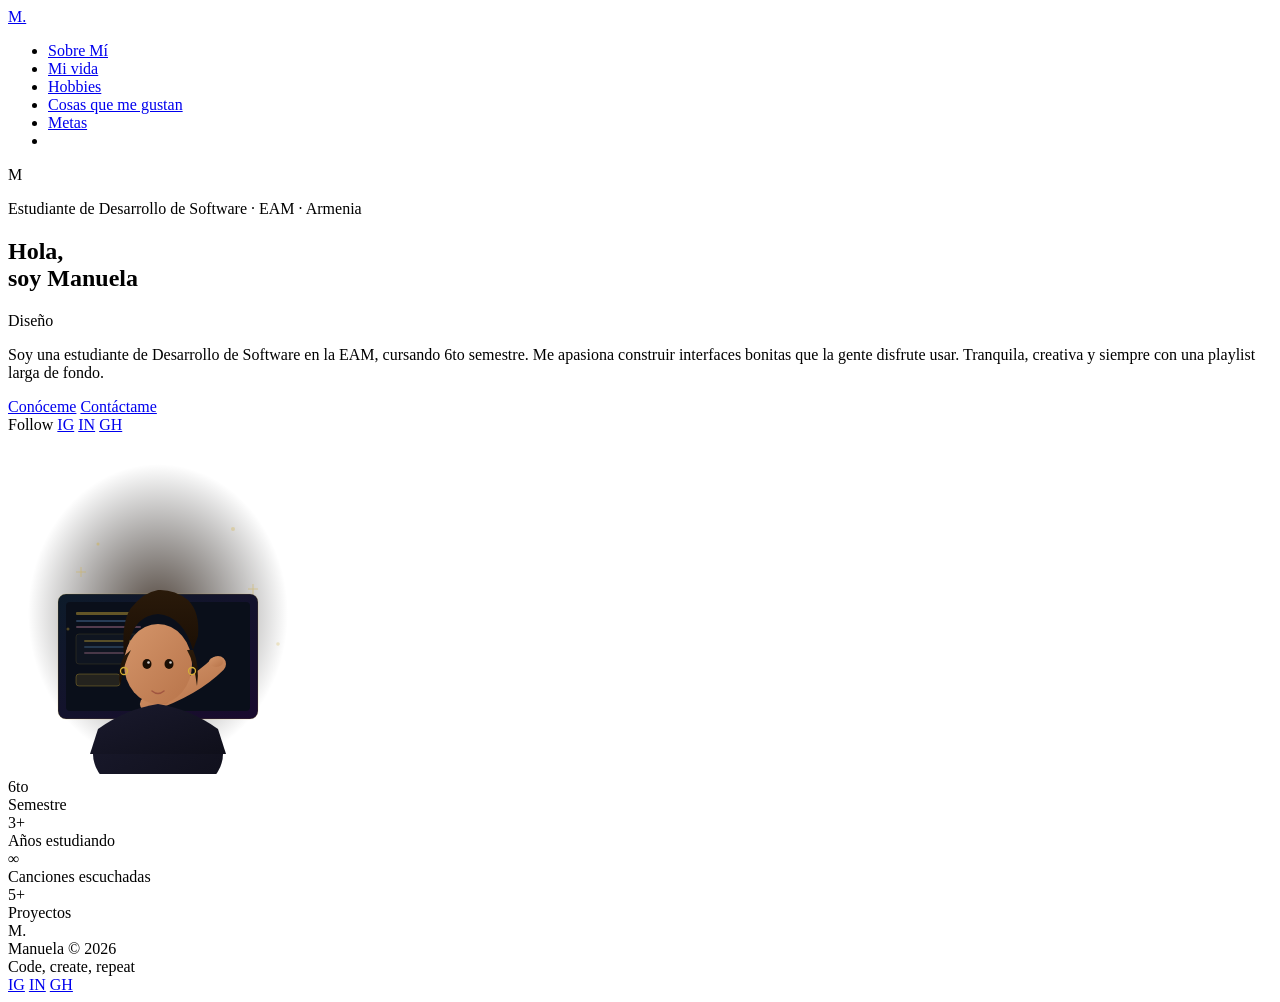
==== Secciones/index.html @ 7f85aa4e "CSS y Secciones en proceso" ====
<!DOCTYPE html>
<html lang="en">
<head>
    <meta charset="UTF-8">
    <meta name="viewport" content="width=device-width, initial-scale=1.0">
    <title>Manuela - Portafolio</title>
    <link rel="stylesheet" href="style.css">
</head>
<body>

    <div class="bg-dots"></div>

    <header class="header">
        <a href="index.html" class="header__logo">M.</a>

        <nav>
            <ul class="header_nav">
                <li><a href=sobremi.html>Sobre Mí</a></li>
                <li><a href="mivida.html">Mi vida</a></li>
                <li><a href="hobbies.html">Hobbies</a></li>
                <li><a href="cosasquemegustan.html">Cosas que me gustan</a></li>
                <li><a href="metas">Metas</a></li>
                <li><a href="contacto.html"></a></li>
            </ul>
        </nav>
        <div class="header__avatar">M</div>
    </header>

    <main class="page">
            <section class="hero">
                <div class="hero__content">
                    <p class="hero__eyebrow">Estudiante de Desarrollo de Software · EAM · Armenia</p>
                    <h1 class="hero__title">Hola, <br>soy Manuela</h1>

                    <div class="hero__typewriter">
                        <span id="typewriter-text"></span>
                        <span class="hero__cursor"></span>
                    </div>

                    <p class="hero__bio">
                        Soy una estudiante de Desarrollo de Software en la EAM, cursando 6to semestre.
                        Me apasiona construir interfaces bonitas que la gente disfrute usar.
                        Tranquila, creativa y siempre con una playlist larga de fondo.
                    </p>

                    <div class="hero__buttons">
                        <a href="sobremi.html" class="btn btn--outline">Conóceme</a>
                        <a href="contacto.html" class="btn btn--dark">Contáctame</a>
                    </div>

                    <div class="hero__social">
                        <span class="hero__social-label">Follow</span>
                        <a href="#" class="social-icon" title="Instagram">IG</a>
                        <a href="#" class="social-icon" title="LinkedIn">IN</a>
                        <a href="#" class="social-icon" title="GitHub">GH</a>
                    </div>
                </div>

                <div class="hero__visual">
                    <div class="hero__visual-glow"></div>
                    <div class="hero__visual-ring"></div>
                    <div class="hero__illustration">
                        <svg viewBox="0 0 300 340" width="300" height="340" xmlns="http://www.w3.org/2000/svg">

                            <defs>
                                <radialGradient id="aura" cx="50%" cy="50%">
                                    <stop offset="0%" stop-color="#2a1a0e" stop-opacity="0.8"/>
                                    <stop offset="100%" stop-color="#0a0a0a" stop-opacity="0"/>
                                </radialGradient>
                                <linearGradient id="skin" x1="0%" y1="0%" x2="100%" y2="100%">
                                    <stop offset="0%" stop-color="#d4956a"/>
                                    <stop offset="100%" stop-color="#b8744a"/>
                                </linearGradient>
                                <linearGradient id="hair" x1="0%" y1="0%" x2="0%" y2="100%">
                                    <stop offset="0%" stop-color="#2a1a0a"/>
                                    <stop offset="100%" stop-color="#1a0e04"/>
                                </linearGradient>
                                <linearGradient id="shirt" x1="0%" y1="0%" x2="100%" y2="100%">
                                    <stop offset="0%" stop-color="#1a1a2e"/>
                                    <stop offset="100%" stop-color="#0f0f1a"/>
                                </linearGradient>
                                <linearGradient id="screen" x1="0%" y1="0%" x2="100%" y2="100%">
                                    <stop offset="0%" stop-color="#0d1b2a"/>
                                    <stop offset="100%" stop-color="#1a0a2e"/>
                                </linearGradient>
                            </defs>
                            <ellipse cx="150" cy="180" rx="130" ry="150" fill="url(#aura)"/>
                            <rect x="50" y="160" width="200" height="125" rx="8" fill="url(#screen)" 
stroke="#d4af3730" stroke-width="1"/>
                            <rect x="58" y="168" width="184" height="109" rx="4" fill="#0a0f1a"/>
                            <rect x="68" y="178" width="75" height="3" rx="1" fill="#d4af3770"/>
                            <rect x="68" y="186" width="55" height="2" rx="1" fill="#6a9fd850"/>
                            <rect x="68" y="192" width="65" height="2" rx="1" fill="#f5a0c050"/>
                            <rect x="68" y="200" width="100" height="30" rx="3" fill="#0f1520" 
stroke="#d4af3720" stroke-width="1"/>
                            <rect x="76" y="206" width="55" height="2" rx="1" fill="#d4af3760"/>
                            <rect x="76" y="212" width="80" height="2" rx="1" fill="#6a9fd840"/>
                            <rect x="76" y="218" width="40" height="2" rx="1" fill="#f5a0c040"/>
                            <rect x="68" y="240" width="44" height="12" rx="3" fill="#d4af3720" 
stroke="#d4af3750" stroke-width="1"/>
                            <path d="M 140 270 Q 185 255 210 230" stroke="url(#skin)" 
stroke-width="16" fill="none" stroke-linecap="round"/>
                            <ellipse cx="208" cy="228" rx="7" ry="5" fill="url(#skin)" transform="ro
tate(-25 208 228)"/>
                            <ellipse cx="150" cy="320" rx="65" ry="45" fill="url(#shirt)"/>
                            <path d="M 90 295 Q 118 275 150 270 Q 182 275 210 295 L 218 320 L 82 320 
Z" fill="url(#shirt)"/>
                            <rect x="139" y="252" width="22" height="18" rx="4" fill="url(#skin)"/>
                            <ellipse cx="150" cy="230" rx="34" ry="40" fill="url(#skin)"/>
                            <path d="M 116 222 Q 113 188 123 174 Q 136 158 150 156 Q 166 155 180 166 
Q 192 178 190 202 L 185 216 Q 175 182 150 180 Q 128 181 121 208 Z" fill="url(#hair)"/>
                            <path d="M 116 222 Q 109 236 112 253 Q 116 228 123 216 Z" fill="url(#hair)"/>
                            <path d="M 185 216 Q 192 232 189 252 Q 186 228 179 216 Z" fill="url(#hair)"/>
                            <ellipse cx="139" cy="230" rx="4.5" ry="5" fill="#1a0e04"/>
                            <ellipse cx="161" cy="230" rx="4.5" ry="5" fill="#1a0e04"/>
                            <ellipse cx="140.5" cy="228.5" rx="1.3" ry="1.3" fill="#fff" opacity="0.8"/>
                            <ellipse cx="162.5" cy="228.5" rx="1.3" ry="1.3" fill="#fff" opacity="0.8"/>
                            <path d="M 144 257 Q 150 262 156 257" stroke="#a05540" stroke-width="1.5" fill="none" stroke-linecap="round"/>
                            <circle cx="116" cy="237" r="3.5" fill="none" stroke="#d4af37" stroke-width="1.3"/>
                            <circle cx="184" cy="237" r="3.5" fill="none" stroke="#d4af37" stroke-width="1.3"/>
                            <g opacity="0.5">
                                <line x1="68" y1="138" x2="78" y2="138" stroke="#d4af37" stroke-width="0.8"/>
                                <line x1="73" y1="133" x2="73" y2="143" stroke="#d4af37" stroke-width="0.8"/>
                                <line x1="240" y1="155" x2="250" y2="155" stroke="#d4af37" stroke-width="0.8"/>
                                <line x1="245" y1="150" x2="245" y2="160" stroke="#d4af37" stroke-width="0.8"/>
                            </g>
                            <circle cx="90" cy="110" r="1.5" fill="#d4af37" opacity="0.4"/>
                            <circle cx="225" cy="95" r="2" fill="#d4af37" opacity="0.3"/>
                            <circle cx="60" cy="195" r="1.5" fill="#d4af37" opacity="0.35"/>
                            <circle cx="270" cy="210" r="1.8" fill="#d4af37" opacity="0.25"/>
                        </svg>
                    </div>
                </div>
            </section>

            <div class="starts-bar">
                <div class="stats-bar__item">
                    <div class="stats-bar__num">6to</div>
                    <div class="stats-bar__label">Semestre</div>
                </div>
                <div class="stats-bar__item">
                    <div class="stats-bar__num">3+</div>
                    <div class="stats-bar__label">Años estudiando</div>
                </div>
                <div class="stats-bar__item">
                    <div class="stats-bar__num">∞</div>
                    <div class="stats-bar__label">Canciones escuchadas</div>
                </div>
                <div class="stats-bar__item">
                    <div class="stats-bar__num">5+</div>
                    <div class="stats-bar__label">Proyectos</div>
                </div>
            </div>
        </main>

        <footer class="footer">
            <div class="footer__logo">M.</div>
            <div class="footer__center">
                <div class="footer__copy">Manuela © 2026</div>
                <div class="footer__phrase">Code, create, repeat</div>
            </div>
            <div class="footer__social">
                <a href="#" class="social-icon">IG</a>
                <a href="#" class="social-icon">IN</a>
                <a href="#" class="social-icon">GH</a>
            </div>
        </footer>

        <script>
            const roles = ["Diseño", "Código", "Creatividad"];
            let roleIdx = 0, charIdx = 0, deleting = false;
            const el = document.getElementById("typewriter-text");

            function type() {
                const current = roles[roleIdx];
                if(!deleting) {
                    el.textContent = current.slice(0, charIdx + 1);
                    charIdx++;
                    if(charIdx === current.length) {
                        setTimeout(() => { deleting = true; type(); }, 1800);
                        return;
                    }     
                }else {
                    el.textContent = current.slice(0, charIdx - 1);
                    charIdx--;
                    if(charIdx == 0){
                        deleting = false;
                        roleIdx = (roleIdx + 1) % roles.length;
                    }
                }
                setTimeout(type, deleting ? 40 : 70);
            }
            type();
        </script>
</body>
</html>
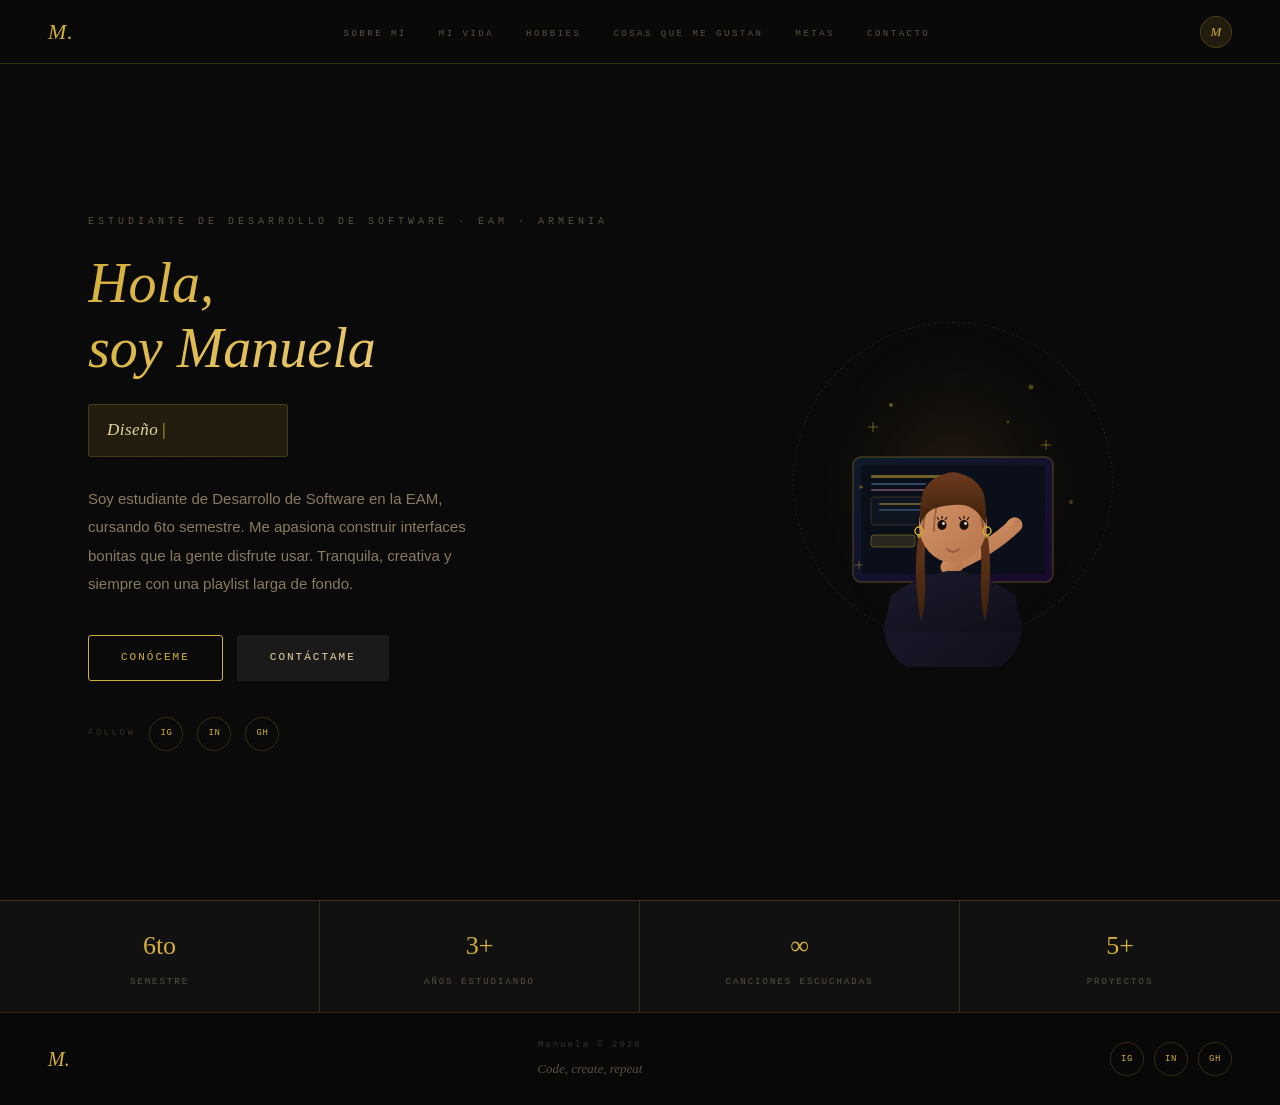
==== commit 63a9b1c3: "Página Personal terminada" ====
--- a/Secciones/index.html
+++ b/Secciones/index.html
@@ -1,10 +1,10 @@
 <!DOCTYPE html>
-<html lang="en">
+<html lang="es">
 <head>
     <meta charset="UTF-8">
     <meta name="viewport" content="width=device-width, initial-scale=1.0">
-    <title>Manuela - Portafolio</title>
-    <link rel="stylesheet" href="style.css">
+    <title>Manuela — Portafolio</title>
+    <link rel="stylesheet" href="../CSS/style.css">
 </head>
 <body>
 
@@ -12,185 +12,216 @@
 
     <header class="header">
         <a href="index.html" class="header__logo">M.</a>
-
         <nav>
-            <ul class="header_nav">
-                <li><a href=sobremi.html>Sobre Mí</a></li>
+            <ul class="header__nav">
+                <li><a href="sobremi.html">Sobre mí</a></li>
                 <li><a href="mivida.html">Mi vida</a></li>
                 <li><a href="hobbies.html">Hobbies</a></li>
                 <li><a href="cosasquemegustan.html">Cosas que me gustan</a></li>
-                <li><a href="metas">Metas</a></li>
-                <li><a href="contacto.html"></a></li>
+                <li><a href="metas.html">Metas</a></li>
+                <li><a href="contacto.html">Contacto</a></li>
             </ul>
         </nav>
         <div class="header__avatar">M</div>
     </header>
 
     <main class="page">
-            <section class="hero">
-                <div class="hero__content">
-                    <p class="hero__eyebrow">Estudiante de Desarrollo de Software · EAM · Armenia</p>
-                    <h1 class="hero__title">Hola, <br>soy Manuela</h1>
-
-                    <div class="hero__typewriter">
-                        <span id="typewriter-text"></span>
-                        <span class="hero__cursor"></span>
-                    </div>
-
-                    <p class="hero__bio">
-                        Soy una estudiante de Desarrollo de Software en la EAM, cursando 6to semestre.
-                        Me apasiona construir interfaces bonitas que la gente disfrute usar.
-                        Tranquila, creativa y siempre con una playlist larga de fondo.
-                    </p>
-
-                    <div class="hero__buttons">
-                        <a href="sobremi.html" class="btn btn--outline">Conóceme</a>
-                        <a href="contacto.html" class="btn btn--dark">Contáctame</a>
-                    </div>
-
-                    <div class="hero__social">
-                        <span class="hero__social-label">Follow</span>
-                        <a href="#" class="social-icon" title="Instagram">IG</a>
-                        <a href="#" class="social-icon" title="LinkedIn">IN</a>
-                        <a href="#" class="social-icon" title="GitHub">GH</a>
-                    </div>
-                </div>
-
-                <div class="hero__visual">
-                    <div class="hero__visual-glow"></div>
-                    <div class="hero__visual-ring"></div>
-                    <div class="hero__illustration">
-                        <svg viewBox="0 0 300 340" width="300" height="340" xmlns="http://www.w3.org/2000/svg">
-
-                            <defs>
-                                <radialGradient id="aura" cx="50%" cy="50%">
-                                    <stop offset="0%" stop-color="#2a1a0e" stop-opacity="0.8"/>
-                                    <stop offset="100%" stop-color="#0a0a0a" stop-opacity="0"/>
-                                </radialGradient>
-                                <linearGradient id="skin" x1="0%" y1="0%" x2="100%" y2="100%">
-                                    <stop offset="0%" stop-color="#d4956a"/>
-                                    <stop offset="100%" stop-color="#b8744a"/>
-                                </linearGradient>
-                                <linearGradient id="hair" x1="0%" y1="0%" x2="0%" y2="100%">
-                                    <stop offset="0%" stop-color="#2a1a0a"/>
-                                    <stop offset="100%" stop-color="#1a0e04"/>
-                                </linearGradient>
-                                <linearGradient id="shirt" x1="0%" y1="0%" x2="100%" y2="100%">
-                                    <stop offset="0%" stop-color="#1a1a2e"/>
-                                    <stop offset="100%" stop-color="#0f0f1a"/>
-                                </linearGradient>
-                                <linearGradient id="screen" x1="0%" y1="0%" x2="100%" y2="100%">
-                                    <stop offset="0%" stop-color="#0d1b2a"/>
-                                    <stop offset="100%" stop-color="#1a0a2e"/>
-                                </linearGradient>
-                            </defs>
-                            <ellipse cx="150" cy="180" rx="130" ry="150" fill="url(#aura)"/>
-                            <rect x="50" y="160" width="200" height="125" rx="8" fill="url(#screen)" 
-stroke="#d4af3730" stroke-width="1"/>
-                            <rect x="58" y="168" width="184" height="109" rx="4" fill="#0a0f1a"/>
-                            <rect x="68" y="178" width="75" height="3" rx="1" fill="#d4af3770"/>
-                            <rect x="68" y="186" width="55" height="2" rx="1" fill="#6a9fd850"/>
-                            <rect x="68" y="192" width="65" height="2" rx="1" fill="#f5a0c050"/>
-                            <rect x="68" y="200" width="100" height="30" rx="3" fill="#0f1520" 
-stroke="#d4af3720" stroke-width="1"/>
-                            <rect x="76" y="206" width="55" height="2" rx="1" fill="#d4af3760"/>
-                            <rect x="76" y="212" width="80" height="2" rx="1" fill="#6a9fd840"/>
-                            <rect x="76" y="218" width="40" height="2" rx="1" fill="#f5a0c040"/>
-                            <rect x="68" y="240" width="44" height="12" rx="3" fill="#d4af3720" 
-stroke="#d4af3750" stroke-width="1"/>
-                            <path d="M 140 270 Q 185 255 210 230" stroke="url(#skin)" 
-stroke-width="16" fill="none" stroke-linecap="round"/>
-                            <ellipse cx="208" cy="228" rx="7" ry="5" fill="url(#skin)" transform="ro
-tate(-25 208 228)"/>
-                            <ellipse cx="150" cy="320" rx="65" ry="45" fill="url(#shirt)"/>
-                            <path d="M 90 295 Q 118 275 150 270 Q 182 275 210 295 L 218 320 L 82 320 
-Z" fill="url(#shirt)"/>
-                            <rect x="139" y="252" width="22" height="18" rx="4" fill="url(#skin)"/>
-                            <ellipse cx="150" cy="230" rx="34" ry="40" fill="url(#skin)"/>
-                            <path d="M 116 222 Q 113 188 123 174 Q 136 158 150 156 Q 166 155 180 166 
-Q 192 178 190 202 L 185 216 Q 175 182 150 180 Q 128 181 121 208 Z" fill="url(#hair)"/>
-                            <path d="M 116 222 Q 109 236 112 253 Q 116 228 123 216 Z" fill="url(#hair)"/>
-                            <path d="M 185 216 Q 192 232 189 252 Q 186 228 179 216 Z" fill="url(#hair)"/>
-                            <ellipse cx="139" cy="230" rx="4.5" ry="5" fill="#1a0e04"/>
-                            <ellipse cx="161" cy="230" rx="4.5" ry="5" fill="#1a0e04"/>
-                            <ellipse cx="140.5" cy="228.5" rx="1.3" ry="1.3" fill="#fff" opacity="0.8"/>
-                            <ellipse cx="162.5" cy="228.5" rx="1.3" ry="1.3" fill="#fff" opacity="0.8"/>
-                            <path d="M 144 257 Q 150 262 156 257" stroke="#a05540" stroke-width="1.5" fill="none" stroke-linecap="round"/>
-                            <circle cx="116" cy="237" r="3.5" fill="none" stroke="#d4af37" stroke-width="1.3"/>
-                            <circle cx="184" cy="237" r="3.5" fill="none" stroke="#d4af37" stroke-width="1.3"/>
-                            <g opacity="0.5">
-                                <line x1="68" y1="138" x2="78" y2="138" stroke="#d4af37" stroke-width="0.8"/>
-                                <line x1="73" y1="133" x2="73" y2="143" stroke="#d4af37" stroke-width="0.8"/>
-                                <line x1="240" y1="155" x2="250" y2="155" stroke="#d4af37" stroke-width="0.8"/>
-                                <line x1="245" y1="150" x2="245" y2="160" stroke="#d4af37" stroke-width="0.8"/>
-                            </g>
-                            <circle cx="90" cy="110" r="1.5" fill="#d4af37" opacity="0.4"/>
-                            <circle cx="225" cy="95" r="2" fill="#d4af37" opacity="0.3"/>
-                            <circle cx="60" cy="195" r="1.5" fill="#d4af37" opacity="0.35"/>
-                            <circle cx="270" cy="210" r="1.8" fill="#d4af37" opacity="0.25"/>
-                        </svg>
-                    </div>
-                </div>
-            </section>
-
-            <div class="starts-bar">
-                <div class="stats-bar__item">
-                    <div class="stats-bar__num">6to</div>
-                    <div class="stats-bar__label">Semestre</div>
-                </div>
-                <div class="stats-bar__item">
-                    <div class="stats-bar__num">3+</div>
-                    <div class="stats-bar__label">Años estudiando</div>
-                </div>
-                <div class="stats-bar__item">
-                    <div class="stats-bar__num">∞</div>
-                    <div class="stats-bar__label">Canciones escuchadas</div>
-                </div>
-                <div class="stats-bar__item">
-                    <div class="stats-bar__num">5+</div>
-                    <div class="stats-bar__label">Proyectos</div>
-                </div>
-            </div>
-        </main>
-
-        <footer class="footer">
-            <div class="footer__logo">M.</div>
-            <div class="footer__center">
-                <div class="footer__copy">Manuela © 2026</div>
-                <div class="footer__phrase">Code, create, repeat</div>
-            </div>
-            <div class="footer__social">
-                <a href="#" class="social-icon">IG</a>
-                <a href="#" class="social-icon">IN</a>
-                <a href="#" class="social-icon">GH</a>
-            </div>
-        </footer>
-
-        <script>
-            const roles = ["Diseño", "Código", "Creatividad"];
-            let roleIdx = 0, charIdx = 0, deleting = false;
-            const el = document.getElementById("typewriter-text");
-
-            function type() {
-                const current = roles[roleIdx];
-                if(!deleting) {
-                    el.textContent = current.slice(0, charIdx + 1);
-                    charIdx++;
-                    if(charIdx === current.length) {
-                        setTimeout(() => { deleting = true; type(); }, 1800);
-                        return;
-                    }     
-                }else {
-                    el.textContent = current.slice(0, charIdx - 1);
-                    charIdx--;
-                    if(charIdx == 0){
-                        deleting = false;
-                        roleIdx = (roleIdx + 1) % roles.length;
-                    }
+
+        <section class="hero">
+
+            <div class="hero__content">
+                <p class="hero__eyebrow">Estudiante de Desarrollo de Software · EAM · Armenia</p>
+                <h1 class="hero__title">Hola,<br>soy Manuela</h1>
+                <div class="hero__typewriter">
+                    <span id="typewriter-text"></span>
+                    <span class="hero__cursor">|</span>
+                </div>
+                <p class="hero__bio">
+                    Soy estudiante de Desarrollo de Software en la EAM, cursando 6to semestre.
+                    Me apasiona construir interfaces bonitas que la gente disfrute usar.
+                    Tranquila, creativa y siempre con una playlist larga de fondo.
+                </p>
+                <div class="hero__buttons">
+                    <a href="sobremi.html" class="btn btn--outline">Conóceme</a>
+                    <a href="contacto.html" class="btn btn--dark">Contáctame</a>
+                </div>
+                <div class="hero__social">
+                    <span class="hero__social-label">Follow</span>
+                    <a href="https://www.instagram.com/manu__c14" target="_blank" class="social-icon">IG</a>
+                    <a href="https://www.linkedin.com/feed/" target="_blank" class="social-icon">IN</a>
+                    <a href="https://github.com/Manu140106" target="_blank" class="social-icon">GH</a>
+                </div>
+            </div>
+
+            <div class="hero__visual">
+                <div class="hero__visual-glow"></div>
+                <div class="hero__visual-ring"></div>
+                <div class="hero__illustration">
+                    <svg viewBox="0 0 300 380" width="320" height="380" xmlns="http://www.w3.org/2000/svg">
+                        <defs>
+                            <radialGradient id="aura" cx="50%" cy="50%">
+                                <stop offset="0%" stop-color="#2a1a0e" stop-opacity="0.8"/>
+                                <stop offset="100%" stop-color="#0a0a0a" stop-opacity="0"/>
+                            </radialGradient>
+                            <linearGradient id="skin" x1="0%" y1="0%" x2="100%" y2="100%">
+                                <stop offset="0%" stop-color="#d4956a"/>
+                                <stop offset="100%" stop-color="#b8744a"/>
+                            </linearGradient>
+                            <linearGradient id="hair" x1="0%" y1="0%" x2="0%" y2="100%">
+                                <stop offset="0%" stop-color="#6b3a1f"/>
+                                <stop offset="100%" stop-color="#3d200a"/>
+                            </linearGradient>
+                            <linearGradient id="shirt" x1="0%" y1="0%" x2="100%" y2="100%">
+                                <stop offset="0%" stop-color="#1a1a2e"/>
+                                <stop offset="100%" stop-color="#0f0f1a"/>
+                            </linearGradient>
+                            <linearGradient id="screen" x1="0%" y1="0%" x2="100%" y2="100%">
+                                <stop offset="0%" stop-color="#0d1b2a"/>
+                                <stop offset="100%" stop-color="#1a0a2e"/>
+                            </linearGradient>
+                        </defs>
+
+                        <ellipse cx="150" cy="200" rx="130" ry="160" fill="url(#aura)"/>
+
+                        <rect x="50" y="170" width="200" height="125" rx="8" fill="url(#screen)" stroke="#d4af3740" stroke-width="1.5"/>
+                        <rect x="58" y="178" width="184" height="109" rx="4" fill="#0a0f1a"/>
+                        <rect x="68" y="188" width="75" height="3" rx="1" fill="#d4af3780"/>
+                        <rect x="68" y="196" width="55" height="2" rx="1" fill="#6a9fd860"/>
+                        <rect x="68" y="202" width="65" height="2" rx="1" fill="#f5a0c060"/>
+                        <rect x="68" y="210" width="100" height="28" rx="3" fill="#0f1520" stroke="#d4af3730" stroke-width="1"/>
+                        <rect x="76" y="216" width="55" height="2" rx="1" fill="#d4af3770"/>
+                        <rect x="76" y="222" width="80" height="2" rx="1" fill="#6a9fd850"/>
+                        <rect x="68" y="248" width="44" height="12" rx="3" fill="#d4af3725" stroke="#d4af3760" stroke-width="1"/>
+
+                        <path d="M 145 280 Q 188 262 212 238" stroke="url(#skin)" stroke-width="15" fill="none" stroke-linecap="round"/>
+                        <ellipse cx="210" cy="236" rx="7" ry="5" fill="url(#skin)" transform="rotate(-25 210 236)"/>
+
+                        <ellipse cx="150" cy="345" rx="68" ry="48" fill="url(#shirt)"/>
+                        <path d="M 88 308 Q 116 288 150 283 Q 184 288 212 308 L 220 345 L 80 345 Z" fill="url(#shirt)"/>
+
+                        <!-- Cabello largo cayendo por detrás — antes que la cabeza -->
+                        <path d="M 118 235 Q 112 260 113 290 Q 114 315 118 335 Q 123 318 122 290 Q 121 262 124 240 Z" fill="url(#hair)"/>
+                        <path d="M 182 235 Q 188 260 187 290 Q 186 315 182 335 Q 177 318 178 290 Q 179 262 176 240 Z" fill="url(#hair)"/>
+
+                        <rect x="140" y="262" width="20" height="22" rx="4" fill="url(#skin)"/>
+
+                        <!-- Cabeza -->
+                        <ellipse cx="150" cy="238" rx="34" ry="38" fill="url(#skin)"/>
+
+                        <!-- Cabello encima — forma plana y natural sin copete -->
+                        <path d="M 117 238
+                                 Q 116 218 120 205
+                                 Q 128 188 150 185
+                                 Q 172 188 180 205
+                                 Q 184 218 183 238
+                                 Q 174 220 160 218
+                                 Q 145 217 130 222
+                                 Q 122 226 117 238 Z" fill="url(#hair)"/>
+
+                        <!-- Mechones suaves -->
+                        <path d="M 124 222 Q 120 232 120 244" stroke="#3d200a" stroke-width="2" fill="none" opacity="0.45" stroke-linecap="round"/>
+                        <path d="M 134 218 Q 131 230 131 244" stroke="#3d200a" stroke-width="1.8" fill="none" opacity="0.35" stroke-linecap="round"/>
+                        <path d="M 176 222 Q 180 232 180 244" stroke="#3d200a" stroke-width="2" fill="none" opacity="0.45" stroke-linecap="round"/>
+
+                        <!-- Ojos -->
+                        <ellipse cx="139" cy="238" rx="4.5" ry="5" fill="#1a0e04"/>
+                        <ellipse cx="161" cy="238" rx="4.5" ry="5" fill="#1a0e04"/>
+                        <ellipse cx="140.5" cy="236.5" rx="1.4" ry="1.4" fill="#fff" opacity="0.9"/>
+                        <ellipse cx="162.5" cy="236.5" rx="1.4" ry="1.4" fill="#fff" opacity="0.9"/>
+                        <line x1="136" y1="233" x2="134" y2="230" stroke="#1a0e04" stroke-width="1.2"/>
+                        <line x1="139" y1="232" x2="139" y2="229" stroke="#1a0e04" stroke-width="1.2"/>
+                        <line x1="142" y1="233" x2="144" y2="230" stroke="#1a0e04" stroke-width="1.2"/>
+                        <line x1="158" y1="233" x2="156" y2="230" stroke="#1a0e04" stroke-width="1.2"/>
+                        <line x1="161" y1="232" x2="161" y2="229" stroke="#1a0e04" stroke-width="1.2"/>
+                        <line x1="164" y1="233" x2="166" y2="230" stroke="#1a0e04" stroke-width="1.2"/>
+
+                        <!-- Boca -->
+                        <path d="M 144 262 Q 150 268 156 262" stroke="#a05540" stroke-width="1.8" fill="none" stroke-linecap="round"/>
+
+                        <!-- Aretes -->
+                        <circle cx="116" cy="244" r="4" fill="none" stroke="#d4af37" stroke-width="1.5"/>
+                        <circle cx="116" cy="249" r="2" fill="#d4af37" opacity="0.7"/>
+                        <circle cx="184" cy="244" r="4" fill="none" stroke="#d4af37" stroke-width="1.5"/>
+                        <circle cx="184" cy="249" r="2" fill="#d4af37" opacity="0.7"/>
+
+                        <line x1="65" y1="140" x2="75" y2="140" stroke="#d4af37" stroke-width="0.8" opacity="0.6"/>
+                        <line x1="70" y1="135" x2="70" y2="145" stroke="#d4af37" stroke-width="0.8" opacity="0.6"/>
+                        <line x1="238" y1="158" x2="248" y2="158" stroke="#d4af37" stroke-width="0.8" opacity="0.6"/>
+                        <line x1="243" y1="153" x2="243" y2="163" stroke="#d4af37" stroke-width="0.8" opacity="0.6"/>
+                        <line x1="52" y1="278" x2="60" y2="278" stroke="#d4af37" stroke-width="0.7" opacity="0.6"/>
+                        <line x1="56" y1="274" x2="56" y2="282" stroke="#d4af37" stroke-width="0.7" opacity="0.6"/>
+
+                        <circle cx="88" cy="118" r="2" fill="#d4af37" opacity="0.45"/>
+                        <circle cx="228" cy="100" r="2.5" fill="#d4af37" opacity="0.35"/>
+                        <circle cx="58" cy="200" r="1.8" fill="#d4af37" opacity="0.4"/>
+                        <circle cx="268" cy="215" r="2" fill="#d4af37" opacity="0.3"/>
+                        <circle cx="205" cy="135" r="1.5" fill="#d4af37" opacity="0.3"/>
+                    </svg>
+                </div>
+            </div>
+
+        </section>
+
+        <div class="stats-bar">
+            <div class="stats-bar__item">
+                <div class="stats-bar__num">6to</div>
+                <div class="stats-bar__label">Semestre</div>
+            </div>
+            <div class="stats-bar__item">
+                <div class="stats-bar__num">3+</div>
+                <div class="stats-bar__label">Años estudiando</div>
+            </div>
+            <div class="stats-bar__item">
+                <div class="stats-bar__num">∞</div>
+                <div class="stats-bar__label">Canciones escuchadas</div>
+            </div>
+            <div class="stats-bar__item">
+                <div class="stats-bar__num">5+</div>
+                <div class="stats-bar__label">Proyectos</div>
+            </div>
+        </div>
+
+    </main>
+
+    <footer class="footer">
+        <div class="footer__logo">M.</div>
+        <div class="footer__center">
+            <div class="footer__copy">Manuela © 2026</div>
+            <div class="footer__phrase">Code, create, repeat</div>
+        </div>
+        <div class="footer__social">
+            <a href="https://www.instagram.com/manu__c14" target="_blank" class="social-icon">IG</a>
+            <a href="https://www.linkedin.com/feed/" target="_blank" class="social-icon">IN</a>
+            <a href="https://github.com/Manu140106" target="_blank" class="social-icon">GH</a>
+        </div>
+    </footer>
+
+    <script>
+        const roles = ["Diseño", "Código", "Creatividad"];
+        let roleIdx = 0, charIdx = 0, deleting = false;
+        const el = document.getElementById("typewriter-text");
+
+        function type() {
+            const current = roles[roleIdx];
+            if (!deleting) {
+                el.textContent = current.slice(0, charIdx + 1);
+                charIdx++;
+                if (charIdx === current.length) {
+                    setTimeout(() => { deleting = true; type(); }, 1800);
+                    return;
                 }
-                setTimeout(type, deleting ? 40 : 70);
+            } else {
+                el.textContent = current.slice(0, charIdx - 1);
+                charIdx--;
+                if (charIdx === 0) {
+                    deleting = false;
+                    roleIdx = (roleIdx + 1) % roles.length;
+                }
             }
-            type();
-        </script>
+            setTimeout(type, deleting ? 40 : 70);
+        }
+        type();
+    </script>
+
 </body>
 </html>
--- a/CSS/style.css
+++ b/CSS/style.css
@@ -0,0 +1,740 @@
+@import url('https://fonts.googleapis.com/css2?family=Playfair+Display:ital,wght@0,400;0,600;1,400;1,600&family=Lato:wght@300;400;700&display=swap');
+
+:root {
+    --bg:          #0a0a0a;
+    --surface:     #111111;
+    --surface2:    #1a1a1a;
+    --gold:        #d4af37;
+    --gold-dim:    rgba(212, 175, 55, 0.12);
+    --gold-border: rgba(212, 175, 55, 0.2);
+    --cream:       #e8d5a0;
+    --text-dim:    #5a5040;
+    --text-muted:  #3a3020;
+    --border:      #1e1e1e;
+    --footer-bg:   #080808;
+
+    --font-serif: 'Playfair Display', Georgia, serif;
+    --font-sans:  'Lato', 'Helvetica Neue', sans-serif;
+    --font-mono:  'Courier New', monospace;
+
+    --radius:     3px;
+    --transition: 0.25s ease;
+}
+
+*, *::before, *::after {
+    box-sizing: border-box;
+    margin: 0;
+    padding: 0;
+}
+
+html { scroll-behavior: smooth; }
+
+body {
+    background: var(--bg);
+    color: var(--cream);
+    font-family: var(--font-sans);
+    font-size: 16px;
+    font-weight: 300;
+    line-height: 1.8;
+    min-height: 100vh;
+}
+
+a {
+    color: inherit;
+    text-decoration: none;
+    transition: color var(--transition);
+}
+
+img { display: block; max-width: 100%; }
+
+.bg-dots {
+    position: fixed;
+    inset: 0;
+    background-image: radial-gradient(rgba(212,175,55,0.015) 1px, transparent 1px);
+    background-size: 32px 32px;
+    pointer-events: none;
+    z-index: 0;
+}
+
+.page > *, .header, .footer { position: relative; z-index: 1; }
+
+.header {
+    position: fixed;
+    top: 0; left: 0; right: 0;
+    z-index: 100;
+    background: rgba(10, 10, 10, 0.95);
+    backdrop-filter: blur(10px);
+    border-bottom: 1px solid var(--gold-border);
+    display: flex;
+    align-items: center;
+    justify-content: space-between;
+    padding: 0 48px;
+    height: 64px;
+}
+
+.header__logo {
+    font-family: var(--font-serif);
+    font-size: 22px;
+    font-style: italic;
+    color: var(--gold);
+    letter-spacing: 1px;
+    transition: opacity var(--transition);
+}
+
+.header__logo:hover { opacity: 0.8; }
+
+.header__nav {
+    display: flex;
+    gap: 32px;
+    list-style: none;
+}
+
+.header__nav a {
+    font-family: var(--font-mono);
+    font-size: 9px;
+    letter-spacing: 2.5px;
+    text-transform: uppercase;
+    color: var(--text-dim);
+    padding-bottom: 2px;
+    border-bottom: 1px solid transparent;
+    transition: color var(--transition), border-color var(--transition);
+}
+
+.header__nav a:hover,
+.header__nav a.active {
+    color: var(--gold);
+    border-bottom-color: rgba(212, 175, 55, 0.5);
+}
+
+.header__avatar {
+    width: 32px;
+    height: 32px;
+    border-radius: 50%;
+    background: var(--gold-dim);
+    border: 1px solid var(--gold-border);
+    display: flex;
+    align-items: center;
+    justify-content: center;
+    font-family: var(--font-serif);
+    font-size: 13px;
+    color: var(--gold);
+    font-style: italic;
+}
+
+.page { padding-top: 64px; min-height: 100vh; }
+
+.section {
+    padding: 80px 48px;
+    max-width: 1200px;
+    margin: 0 auto;
+}
+
+.section__eyebrow {
+    font-family: var(--font-mono);
+    font-size: 10px;
+    letter-spacing: 4px;
+    text-transform: uppercase;
+    color: var(--text-dim);
+    margin-bottom: 16px;
+}
+
+.section__title {
+    font-family: var(--font-serif);
+    font-size: 36px;
+    font-style: italic;
+    color: var(--gold);
+    margin-bottom: 8px;
+}
+
+.section__divider {
+    width: 40px;
+    height: 1px;
+    background: var(--gold);
+    opacity: 0.4;
+    margin-bottom: 40px;
+}
+
+.hero {
+    min-height: calc(100vh - 64px);
+    display: grid;
+    grid-template-columns: 1.1fr 0.9fr;
+    align-items: center;
+    gap: 40px;
+    padding: 48px;
+    max-width: 1200px;
+    margin: 0 auto;
+}
+
+.hero__eyebrow {
+    font-family: var(--font-mono);
+    font-size: 10px;
+    letter-spacing: 4px;
+    text-transform: uppercase;
+    color: var(--text-dim);
+    margin-bottom: 20px;
+}
+
+.hero__title {
+    font-family: var(--font-serif);
+    font-size: 56px;
+    font-style: italic;
+    font-weight: 400;
+    line-height: 1.15;
+    margin-bottom: 24px;
+    background: linear-gradient(135deg, var(--gold) 0%, #f0d080 40%, var(--gold) 70%, #a87820 100%);
+    background-size: 200% auto;
+    -webkit-background-clip: text;
+    -webkit-text-fill-color: transparent;
+    background-clip: text;
+    animation: shimmer 5s linear infinite;
+}
+
+@keyframes shimmer {
+    0%   { background-position: -200% center; }
+    100% { background-position:  200% center; }
+}
+
+.hero__typewriter {
+    display: inline-flex;
+    align-items: center;
+    gap: 3px;
+    background: var(--gold-dim);
+    border: 1px solid var(--gold-border);
+    border-radius: var(--radius);
+    padding: 10px 18px;
+    font-family: var(--font-serif);
+    font-style: italic;
+    font-size: 17px;
+    color: var(--cream);
+    letter-spacing: 0.5px;
+    margin-bottom: 28px;
+    min-height: 48px;
+    min-width: 200px;
+}
+
+.hero__cursor {
+    color: var(--gold);
+    animation: blink 0.8s step-end infinite;
+}
+
+@keyframes blink {
+    0%, 100% { opacity: 1; }
+    50%       { opacity: 0; }
+}
+
+.hero__bio {
+    font-size: 15px;
+    line-height: 1.9;
+    color: #8a7a60;
+    max-width: 420px;
+    margin-bottom: 36px;
+    font-weight: 300;
+}
+
+.hero__buttons {
+    display: flex;
+    gap: 14px;
+    margin-bottom: 36px;
+    flex-wrap: wrap;
+}
+
+.btn {
+    padding: 12px 32px;
+    border-radius: var(--radius);
+    font-family: var(--font-mono);
+    font-size: 11px;
+    letter-spacing: 2px;
+    text-transform: uppercase;
+    cursor: pointer;
+    transition: all var(--transition);
+    display: inline-flex;
+    align-items: center;
+    gap: 8px;
+    border: none;
+    text-decoration: none;
+}
+
+.btn--outline {
+    background: transparent;
+    border: 1px solid var(--gold);
+    color: var(--gold);
+    animation: pulse-border 3s ease-in-out infinite;
+}
+
+.btn--outline:hover { background: var(--gold-dim); }
+
+@keyframes pulse-border {
+    0%, 100% { border-color: rgba(212,175,55,0.4); }
+    50%       { border-color: rgba(212,175,55,0.9); }
+}
+
+.btn--dark {
+    background: var(--surface2);
+    border: 1px solid var(--border);
+    color: var(--cream);
+}
+
+.btn--dark:hover { border-color: rgba(212,175,55,0.3); }
+
+.btn--gold {
+    background: var(--gold);
+    color: var(--bg);
+    font-weight: 700;
+    border: none;
+    width: 100%;
+    justify-content: center;
+    margin-top: 8px;
+    font-size: 12px;
+}
+
+.btn--gold:hover { opacity: 0.88; }
+
+.hero__social {
+    display: flex;
+    align-items: center;
+    gap: 14px;
+}
+
+.hero__social-label {
+    font-family: var(--font-mono);
+    font-size: 9px;
+    letter-spacing: 2.5px;
+    text-transform: uppercase;
+    color: var(--text-muted);
+}
+
+.social-icon {
+    width: 34px;
+    height: 34px;
+    border-radius: 50%;
+    border: 1px solid var(--gold-border);
+    display: flex;
+    align-items: center;
+    justify-content: center;
+    font-family: var(--font-mono);
+    font-size: 9px;
+    color: var(--gold);
+    letter-spacing: 0.5px;
+    transition: all var(--transition);
+    cursor: pointer;
+}
+
+.social-icon:hover {
+    border-color: var(--gold);
+    background: var(--gold-dim);
+    transform: translateY(-2px);
+}
+
+.hero__visual {
+    display: flex;
+    justify-content: center;
+    align-items: center;
+    position: relative;
+}
+
+.hero__visual-ring {
+    position: absolute;
+    width: 320px;
+    height: 320px;
+    border-radius: 50%;
+    border: 1px dashed rgba(212,175,55,0.12);
+    animation: float 7s ease-in-out infinite;
+    pointer-events: none;
+}
+
+.hero__visual-glow {
+    position: absolute;
+    width: 280px;
+    height: 280px;
+    border-radius: 50%;
+    background: radial-gradient(circle, rgba(212,175,55,0.06) 0%, transparent 70%);
+    pointer-events: none;
+}
+
+.hero__illustration {
+    position: relative;
+    z-index: 1;
+    animation: float 8s ease-in-out 0.5s infinite;
+}
+
+@keyframes float {
+    0%, 100% { transform: translateY(0); }
+    50%       { transform: translateY(-10px); }
+}
+
+.stats-bar {
+    border-top: 1px solid var(--gold-border);
+    display: grid;
+    grid-template-columns: repeat(4, 1fr);
+    background: var(--surface);
+}
+
+.stats-bar__item {
+    padding: 22px 0;
+    text-align: center;
+    border-right: 1px solid var(--gold-border);
+}
+
+.stats-bar__item:last-child { border-right: none; }
+
+.stats-bar__num {
+    font-family: var(--font-serif);
+    font-size: 26px;
+    color: var(--gold);
+    margin-bottom: 4px;
+}
+
+.stats-bar__label {
+    font-family: var(--font-mono);
+    font-size: 9px;
+    letter-spacing: 2px;
+    text-transform: uppercase;
+    color: var(--text-dim);
+}
+
+.btn-back {
+    display: inline-flex;
+    align-items: center;
+    gap: 6px;
+    font-family: var(--font-mono);
+    font-size: 10px;
+    letter-spacing: 2px;
+    text-transform: uppercase;
+    color: var(--text-dim);
+    border: 1px solid var(--border);
+    padding: 7px 16px;
+    border-radius: var(--radius);
+    transition: all var(--transition);
+    margin-bottom: 40px;
+    cursor: pointer;
+    background: transparent;
+    text-decoration: none;
+}
+
+.btn-back:hover {
+    color: var(--gold);
+    border-color: rgba(212,175,55,0.4);
+}
+
+
+.sobremi__grid {
+    display: grid;
+    grid-template-columns: 3fr 2fr;
+    gap: 48px;
+    align-items: start;
+}
+
+.sobremi__text p {
+    font-size: 15px;
+    line-height: 1.9;
+    color: #8a7a60;
+    margin-bottom: 16px;
+}
+
+.sobremi__tags {
+    display: flex;
+    flex-wrap: wrap;
+    gap: 8px;
+    margin-top: 24px;
+}
+
+.tag {
+    padding: 6px 16px;
+    border: 1px solid var(--gold-border);
+    border-radius: var(--radius);
+    font-family: var(--font-mono);
+    font-size: 10px;
+    letter-spacing: 1px;
+    color: var(--text-dim);
+    transition: all var(--transition);
+}
+
+.tag:hover {
+    border-color: var(--gold);
+    color: var(--gold);
+}
+
+.sobremi__facts {
+    background: var(--surface);
+    border: 1px solid var(--border);
+    border-radius: var(--radius);
+    padding: 28px;
+}
+
+.fact-item { margin-bottom: 22px; }
+.fact-item:last-child { margin-bottom: 0; }
+
+.fact-item__label {
+    font-family: var(--font-mono);
+    font-size: 9px;
+    letter-spacing: 2px;
+    text-transform: uppercase;
+    color: var(--text-dim);
+    margin-bottom: 4px;
+}
+
+.fact-item__value {
+    font-size: 15px;
+    color: var(--cream);
+}
+
+.mivida__grid {
+    display: grid;
+    grid-template-columns: repeat(3, 1fr);
+    gap: 20px;
+}
+
+.card {
+    background: var(--surface);
+    border: 1px solid var(--border);
+    border-radius: var(--radius);
+    padding: 28px 24px;
+    transition: border-color var(--transition), transform var(--transition);
+}
+
+.card:hover {
+    border-color: rgba(212,175,55,0.3);
+    transform: translateY(-4px);
+}
+
+.card__emoji { font-size: 30px; margin-bottom: 16px; }
+
+.card__title {
+    font-family: var(--font-serif);
+    font-size: 18px;
+    font-style: italic;
+    color: var(--gold);
+    margin-bottom: 10px;
+}
+
+.card__text {
+    font-size: 14px;
+    line-height: 1.8;
+    color: #8a7a60;
+}
+
+.hobbies__grid {
+    display: grid;
+    grid-template-columns: repeat(3, 1fr);
+    gap: 16px;
+}
+
+.hobby-card {
+    background: var(--surface);
+    border: 1px solid var(--border);
+    border-radius: var(--radius);
+    padding: 28px 16px;
+    display: flex;
+    flex-direction: column;
+    align-items: center;
+    gap: 12px;
+    transition: all var(--transition);
+}
+
+.hobby-card:hover {
+    border-color: rgba(212,175,55,0.35);
+    transform: scale(1.03);
+}
+
+.hobby-card__emoji { font-size: 30px; }
+
+.hobby-card__label {
+    font-family: var(--font-mono);
+    font-size: 10px;
+    letter-spacing: 2px;
+    text-transform: uppercase;
+    color: var(--text-dim);
+}
+
+.cosas__subtitle {
+    font-size: 14px;
+    color: var(--text-dim);
+    font-family: var(--font-mono);
+    letter-spacing: 1px;
+    margin-bottom: 32px;
+}
+
+.cosas__pills {
+    display: flex;
+    flex-wrap: wrap;
+    gap: 12px;
+}
+
+.pill {
+    display: inline-flex;
+    align-items: center;
+    gap: 8px;
+    padding: 12px 20px;
+    background: var(--surface);
+    border: 1px solid var(--border);
+    border-radius: 24px;
+    font-size: 14px;
+    color: #8a7a60;
+    transition: all var(--transition);
+}
+
+.pill:hover {
+    border-color: rgba(212,175,55,0.4);
+    color: var(--cream);
+    background: var(--gold-dim);
+}
+
+.metas__list { display: flex; flex-direction: column; }
+
+.meta-item {
+    display: grid;
+    grid-template-columns: 52px 1fr;
+    gap: 20px;
+    align-items: center;
+    padding: 24px 0;
+    border-bottom: 1px solid var(--border);
+    transition: padding-left var(--transition);
+}
+
+.meta-item:hover { padding-left: 8px; }
+
+.meta-item__icon {
+    width: 46px;
+    height: 46px;
+    background: var(--gold-dim);
+    border: 1px solid var(--gold-border);
+    border-radius: 8px;
+    display: flex;
+    align-items: center;
+    justify-content: center;
+    font-size: 22px;
+    flex-shrink: 0;
+}
+
+.meta-item__title {
+    font-family: var(--font-serif);
+    font-size: 17px;
+    font-style: italic;
+    color: var(--gold);
+    margin-bottom: 4px;
+}
+
+.meta-item__desc {
+    font-size: 14px;
+    color: #8a7a60;
+    line-height: 1.7;
+}
+
+.contacto__grid {
+    display: grid;
+    grid-template-columns: 1fr 1fr;
+    gap: 64px;
+    align-items: start;
+}
+
+.contacto__intro {
+    font-size: 15px;
+    color: #8a7a60;
+    line-height: 1.9;
+    margin-bottom: 32px;
+}
+
+.contact-link {
+    display: flex;
+    align-items: center;
+    gap: 14px;
+    padding: 18px 0;
+    border-bottom: 1px solid var(--border);
+    transition: padding-left var(--transition);
+    text-decoration: none;
+}
+
+.contact-link:hover { padding-left: 8px; }
+
+.contact-link__icon { font-size: 18px; }
+
+.contact-link__info { flex: 1; }
+
+.contact-link__type {
+    font-family: var(--font-mono);
+    font-size: 9px;
+    letter-spacing: 2px;
+    text-transform: uppercase;
+    color: var(--text-dim);
+    margin-bottom: 3px;
+}
+
+.contact-link__value {
+    font-size: 14px;
+    color: var(--cream);
+}
+
+.contact-link__arrow { color: var(--text-dim); font-size: 14px; }
+
+.form__group { margin-bottom: 18px; }
+
+.form__label {
+    display: block;
+    font-family: var(--font-mono);
+    font-size: 9px;
+    letter-spacing: 2px;
+    text-transform: uppercase;
+    color: var(--text-dim);
+    margin-bottom: 8px;
+}
+
+.form__input,
+.form__textarea {
+    width: 100%;
+    background: #0d0d0d;
+    border: 1px solid var(--border);
+    border-radius: var(--radius);
+    padding: 14px 16px;
+    color: var(--cream);
+    font-family: var(--font-sans);
+    font-size: 15px;
+    font-weight: 300;
+    transition: border-color var(--transition);
+    outline: none;
+    resize: none;
+}
+
+.form__input:focus,
+.form__textarea:focus { border-color: rgba(212,175,55,0.5); }
+
+.form__input::placeholder,
+.form__textarea::placeholder { color: #3a3a3a; }
+
+.form__textarea { height: 130px; }
+
+.footer {
+    background: var(--footer-bg);
+    border-top: 1px solid var(--gold-border);
+    padding: 24px 48px;
+    display: flex;
+    align-items: center;
+    justify-content: space-between;
+    position: relative;
+    z-index: 1;
+}
+
+.footer__logo {
+    font-family: var(--font-serif);
+    font-size: 20px;
+    font-style: italic;
+    color: var(--gold);
+}
+
+.footer__center { text-align: center; }
+
+.footer__copy {
+    font-family: var(--font-mono);
+    font-size: 9px;
+    letter-spacing: 2px;
+    color: #333;
+    margin-bottom: 4px;
+}
+
+.footer__phrase {
+    font-family: var(--font-serif);
+    font-style: italic;
+    font-size: 13px;
+    color: #5a5040;
+}
+
+.footer__social { display: flex; gap: 10px; }
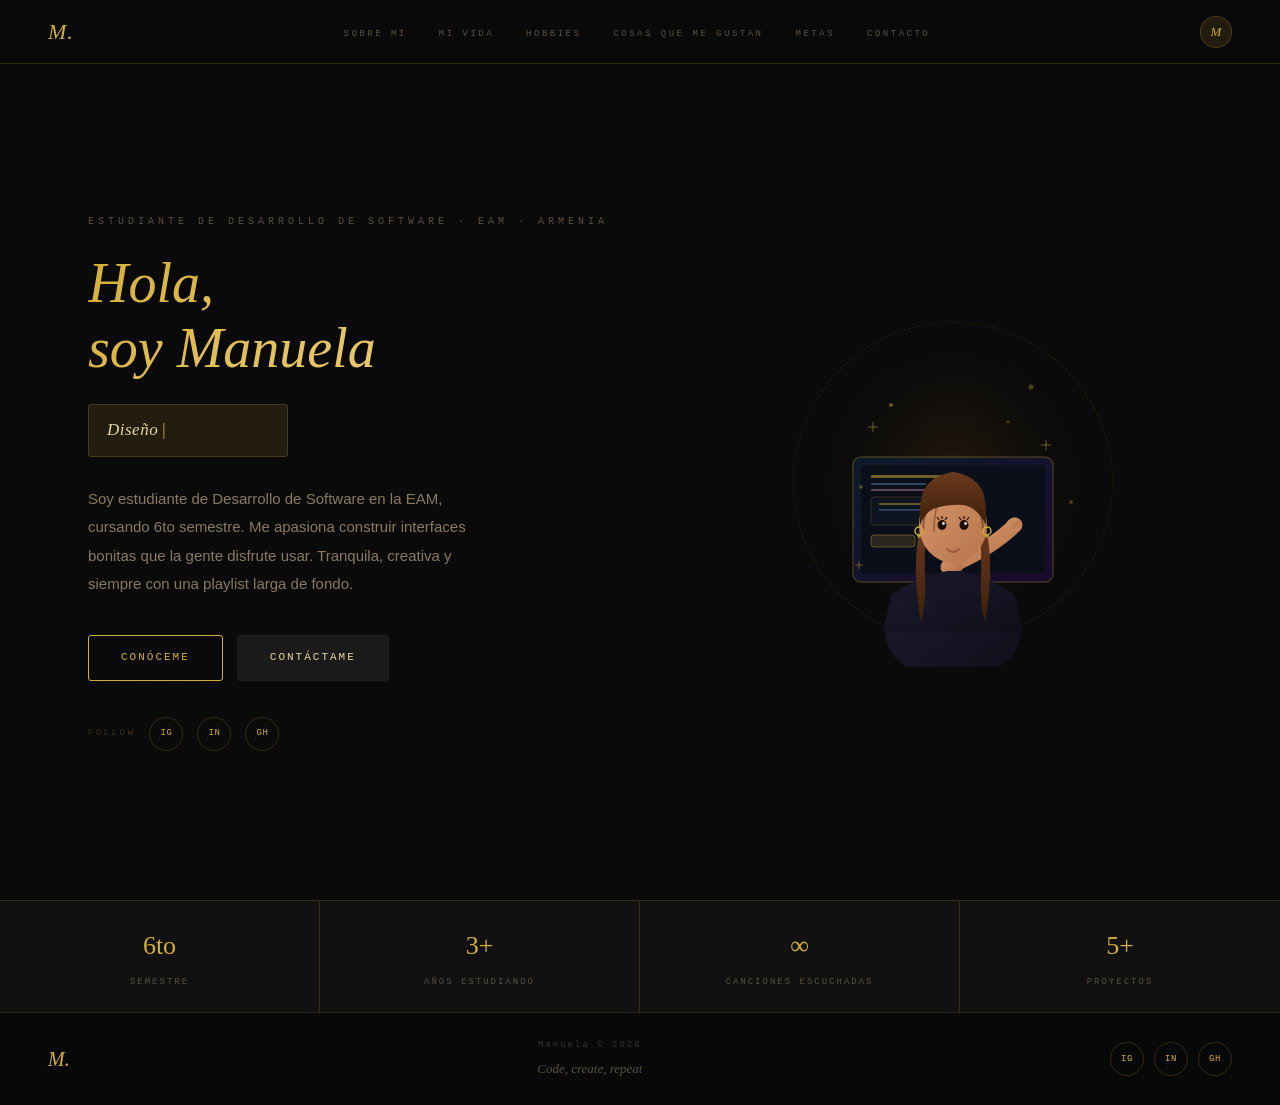
==== commit b4aae884: "Update stylesheet link path in index.html" ====
--- a/Secciones/index.html
+++ b/Secciones/index.html
@@ -4,7 +4,7 @@
     <meta charset="UTF-8">
     <meta name="viewport" content="width=device-width, initial-scale=1.0">
     <title>Manuela — Portafolio</title>
-    <link rel="stylesheet" href="../CSS/style.css">
+    <link rel="stylesheet" href="/CSS/style.css">
 </head>
 <body>
 
@@ -224,4 +224,4 @@
     </script>
 
 </body>
-</html>+</html>
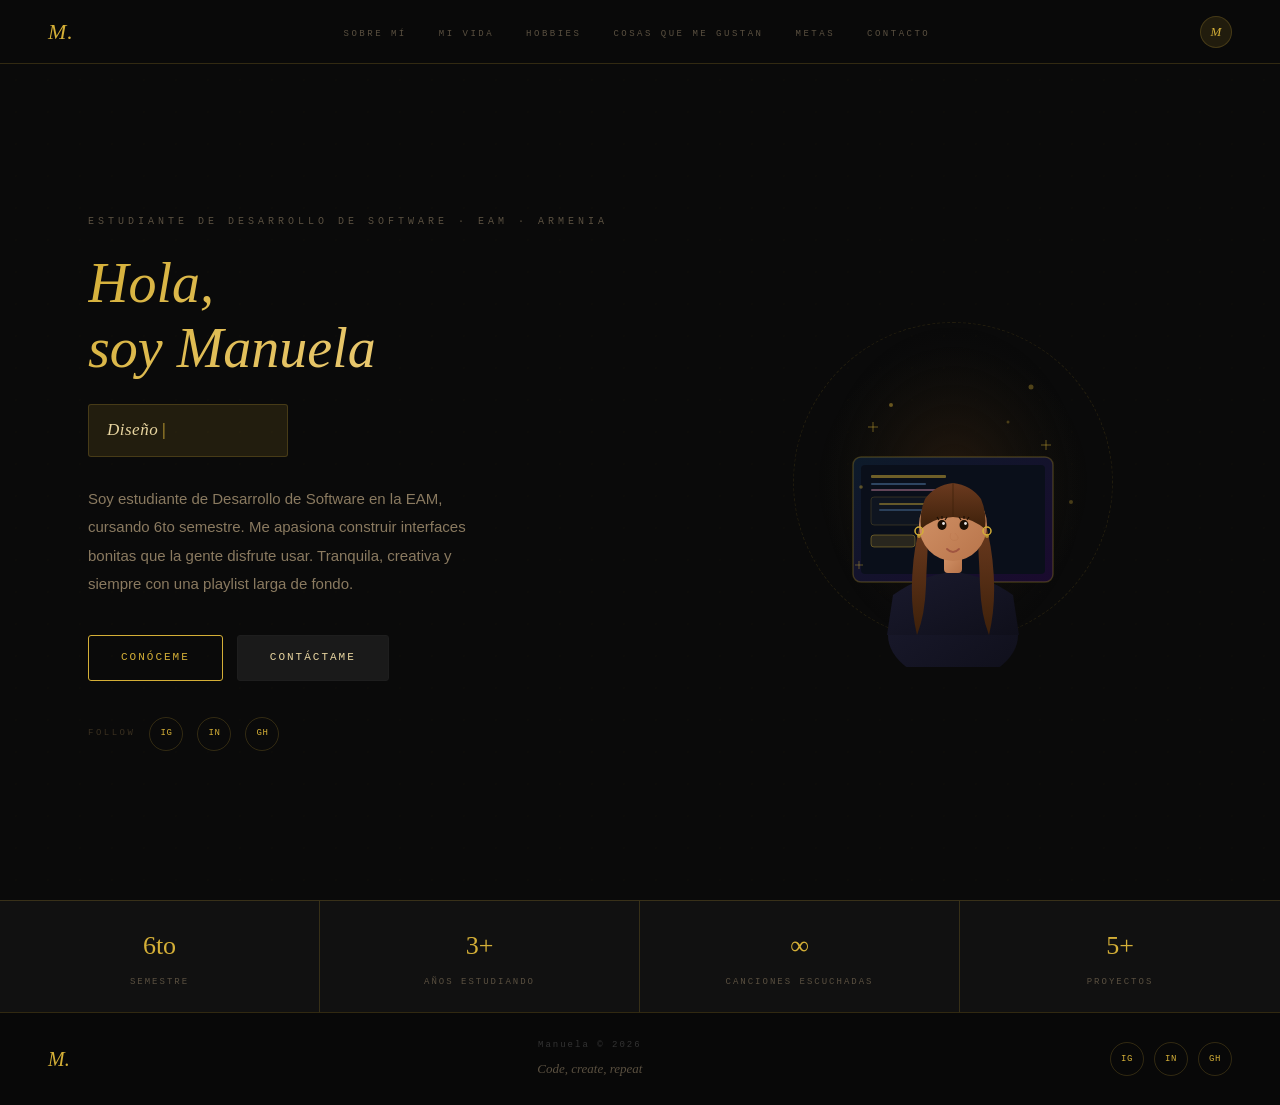
==== commit 61edc0c4: "Fix stylesheet path and update SVG elements Updated stylesheet link and modified SVG elements for vi" ====
--- a/Secciones/index.html
+++ b/Secciones/index.html
@@ -4,7 +4,7 @@
     <meta charset="UTF-8">
     <meta name="viewport" content="width=device-width, initial-scale=1.0">
     <title>Manuela — Portafolio</title>
-    <link rel="stylesheet" href="/CSS/style.css">
+    <link rel="stylesheet" href="../CSS/style.css">
 </head>
 <body>
 
@@ -93,35 +93,35 @@
                         <rect x="76" y="222" width="80" height="2" rx="1" fill="#6a9fd850"/>
                         <rect x="68" y="248" width="44" height="12" rx="3" fill="#d4af3725" stroke="#d4af3760" stroke-width="1"/>
 
-                        <path d="M 145 280 Q 188 262 212 238" stroke="url(#skin)" stroke-width="15" fill="none" stroke-linecap="round"/>
-                        <ellipse cx="210" cy="236" rx="7" ry="5" fill="url(#skin)" transform="rotate(-25 210 236)"/>
-
-                        <ellipse cx="150" cy="345" rx="68" ry="48" fill="url(#shirt)"/>
-                        <path d="M 88 308 Q 116 288 150 283 Q 184 288 212 308 L 220 345 L 80 345 Z" fill="url(#shirt)"/>
-
-                        <!-- Cabello largo cayendo por detrás — antes que la cabeza -->
-                        <path d="M 118 235 Q 112 260 113 290 Q 114 315 118 335 Q 123 318 122 290 Q 121 262 124 240 Z" fill="url(#hair)"/>
-                        <path d="M 182 235 Q 188 260 187 290 Q 186 315 182 335 Q 177 318 178 290 Q 179 262 176 240 Z" fill="url(#hair)"/>
-
-                        <rect x="140" y="262" width="20" height="22" rx="4" fill="url(#skin)"/>
+                        <!-- Cuerpo -->
+                        <ellipse cx="150" cy="348" rx="65" ry="46" fill="url(#shirt)"/>
+                        <path d="M 90 308 Q 118 288 150 285 Q 182 288 210 308 L 216 348 L 84 348 Z" fill="url(#shirt)"/>
+
+                        <!-- Cabello largo detrás izquierda -->
+                        <path d="M 118 235 Q 110 262 109 295 Q 108 322 114 348 Q 122 328 123 298 Q 124 268 126 242 Z" fill="url(#hair)"/>
+
+                        <!-- Cabello largo detrás derecha -->
+                        <path d="M 182 235 Q 190 262 191 295 Q 192 322 186 348 Q 178 328 177 298 Q 176 268 174 242 Z" fill="url(#hair)"/>
+
+                        <!-- Cuello -->
+                        <rect x="141" y="264" width="18" height="22" rx="4" fill="url(#skin)"/>
 
                         <!-- Cabeza -->
-                        <ellipse cx="150" cy="238" rx="34" ry="38" fill="url(#skin)"/>
-
-                        <!-- Cabello encima — forma plana y natural sin copete -->
-                        <path d="M 117 238
-                                 Q 116 218 120 205
-                                 Q 128 188 150 185
-                                 Q 172 188 180 205
-                                 Q 184 218 183 238
-                                 Q 174 220 160 218
-                                 Q 145 217 130 222
-                                 Q 122 226 117 238 Z" fill="url(#hair)"/>
-
-                        <!-- Mechones suaves -->
-                        <path d="M 124 222 Q 120 232 120 244" stroke="#3d200a" stroke-width="2" fill="none" opacity="0.45" stroke-linecap="round"/>
-                        <path d="M 134 218 Q 131 230 131 244" stroke="#3d200a" stroke-width="1.8" fill="none" opacity="0.35" stroke-linecap="round"/>
-                        <path d="M 176 222 Q 180 232 180 244" stroke="#3d200a" stroke-width="2" fill="none" opacity="0.45" stroke-linecap="round"/>
+                        <ellipse cx="150" cy="238" rx="34" ry="36" fill="url(#skin)"/>
+
+                        <!-- Cabello encima — liso con raya en el medio y frente visible -->
+                        <path d="M 118 242
+                                 Q 116 226 122 212
+                                 Q 132 198 150 196
+                                 Q 168 198 178 212
+                                 Q 184 226 182 242
+                                 Q 170 232 158 231
+                                 Q 150 230 150 230
+                                 Q 150 230 142 231
+                                 Q 130 232 118 242 Z" fill="url(#hair)"/>
+
+                        <!-- Raya en el medio -->
+                        <line x1="150" y1="196" x2="150" y2="230" stroke="#3d200a" stroke-width="1.5" opacity="0.5"/>
 
                         <!-- Ojos -->
                         <ellipse cx="139" cy="238" rx="4.5" ry="5" fill="#1a0e04"/>
@@ -135,6 +135,9 @@
                         <line x1="161" y1="232" x2="161" y2="229" stroke="#1a0e04" stroke-width="1.2"/>
                         <line x1="164" y1="233" x2="166" y2="230" stroke="#1a0e04" stroke-width="1.2"/>
 
+                        <!-- Nariz -->
+                        <path d="M 148 246 Q 146 251 149 253 Q 152 254 154 253 Q 157 251 152 246" stroke="#b8744a" stroke-width="1" fill="none" opacity="0.35"/>
+
                         <!-- Boca -->
                         <path d="M 144 262 Q 150 268 156 262" stroke="#a05540" stroke-width="1.8" fill="none" stroke-linecap="round"/>
 
@@ -144,6 +147,7 @@
                         <circle cx="184" cy="244" r="4" fill="none" stroke="#d4af37" stroke-width="1.5"/>
                         <circle cx="184" cy="249" r="2" fill="#d4af37" opacity="0.7"/>
 
+                        <!-- Destellos -->
                         <line x1="65" y1="140" x2="75" y2="140" stroke="#d4af37" stroke-width="0.8" opacity="0.6"/>
                         <line x1="70" y1="135" x2="70" y2="145" stroke="#d4af37" stroke-width="0.8" opacity="0.6"/>
                         <line x1="238" y1="158" x2="248" y2="158" stroke="#d4af37" stroke-width="0.8" opacity="0.6"/>
@@ -151,6 +155,7 @@
                         <line x1="52" y1="278" x2="60" y2="278" stroke="#d4af37" stroke-width="0.7" opacity="0.6"/>
                         <line x1="56" y1="274" x2="56" y2="282" stroke="#d4af37" stroke-width="0.7" opacity="0.6"/>
 
+                        <!-- Partículas -->
                         <circle cx="88" cy="118" r="2" fill="#d4af37" opacity="0.45"/>
                         <circle cx="228" cy="100" r="2.5" fill="#d4af37" opacity="0.35"/>
                         <circle cx="58" cy="200" r="1.8" fill="#d4af37" opacity="0.4"/>
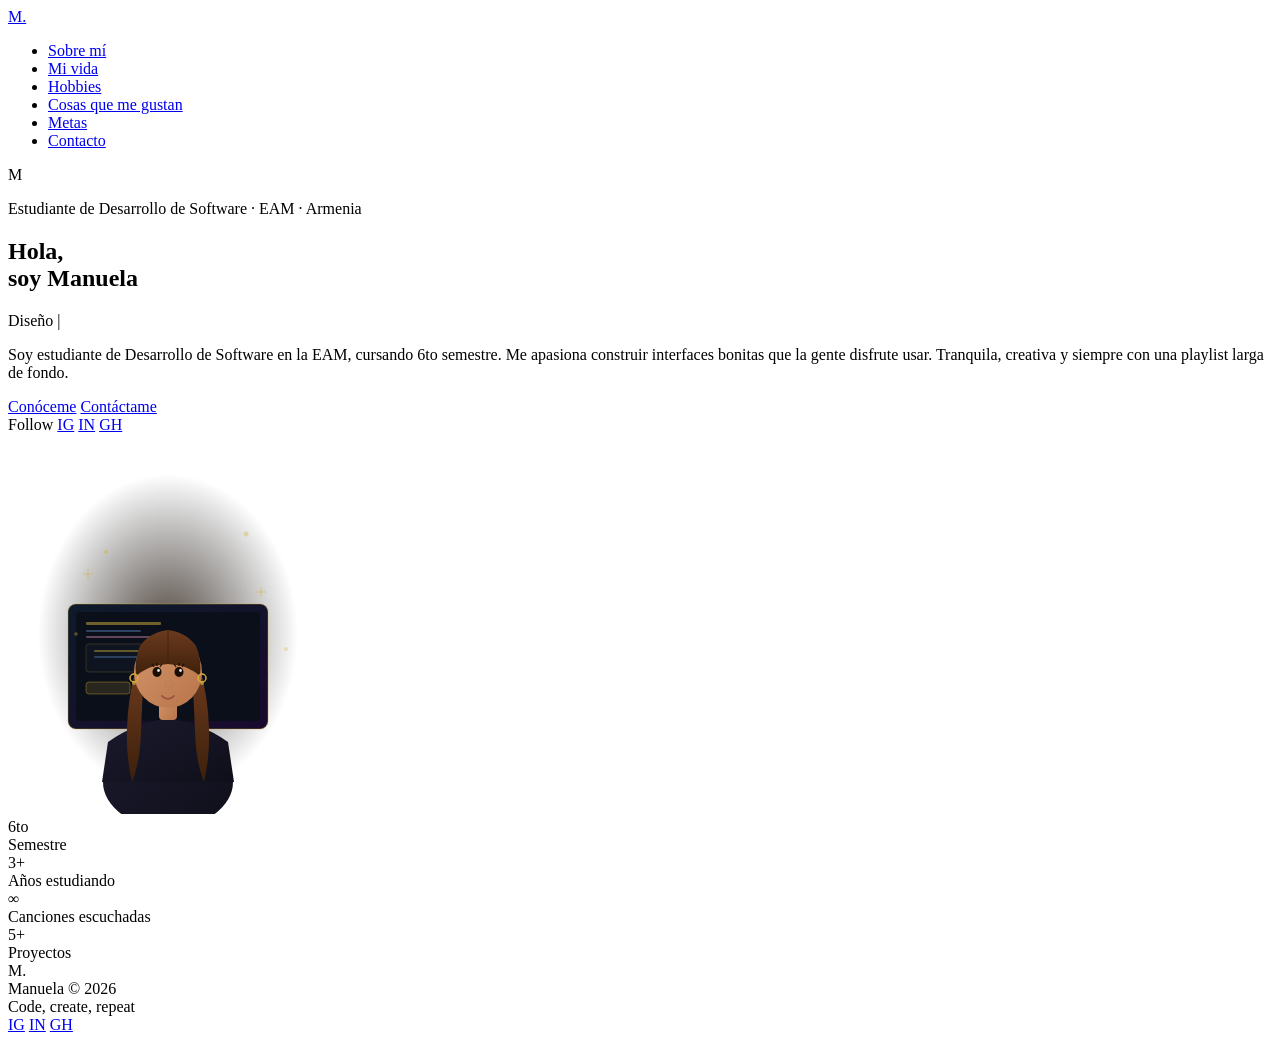
==== commit 5ef61407: "Update links and clean up HTML structure" ====
--- a/Secciones/index.html
+++ b/Secciones/index.html
@@ -4,22 +4,22 @@
     <meta charset="UTF-8">
     <meta name="viewport" content="width=device-width, initial-scale=1.0">
     <title>Manuela — Portafolio</title>
-    <link rel="stylesheet" href="../CSS/style.css">
+    <link rel="stylesheet" href="/PaginaPersonal/CSS/style.css">
 </head>
 <body>
 
     <div class="bg-dots"></div>
 
     <header class="header">
-        <a href="index.html" class="header__logo">M.</a>
+        <a href="/PaginaPersonal/Secciones/index.html" class="header__logo">M.</a>
         <nav>
             <ul class="header__nav">
-                <li><a href="sobremi.html">Sobre mí</a></li>
-                <li><a href="mivida.html">Mi vida</a></li>
-                <li><a href="hobbies.html">Hobbies</a></li>
-                <li><a href="cosasquemegustan.html">Cosas que me gustan</a></li>
-                <li><a href="metas.html">Metas</a></li>
-                <li><a href="contacto.html">Contacto</a></li>
+                <li><a href="/PaginaPersonal/Secciones/sobremi.html">Sobre mí</a></li>
+                <li><a href="/PaginaPersonal/Secciones/mivida.html">Mi vida</a></li>
+                <li><a href="/PaginaPersonal/Secciones/hobbies.html">Hobbies</a></li>
+                <li><a href="/PaginaPersonal/Secciones/cosasquemegustan.html">Cosas que me gustan</a></li>
+                <li><a href="/PaginaPersonal/Secciones/metas.html">Metas</a></li>
+                <li><a href="/PaginaPersonal/Secciones/contacto.html">Contacto</a></li>
             </ul>
         </nav>
         <div class="header__avatar">M</div>
@@ -42,8 +42,8 @@
                     Tranquila, creativa y siempre con una playlist larga de fondo.
                 </p>
                 <div class="hero__buttons">
-                    <a href="sobremi.html" class="btn btn--outline">Conóceme</a>
-                    <a href="contacto.html" class="btn btn--dark">Contáctame</a>
+                    <a href="/PaginaPersonal/Secciones/sobremi.html" class="btn btn--outline">Conóceme</a>
+                    <a href="/PaginaPersonal/Secciones/contacto.html" class="btn btn--dark">Contáctame</a>
                 </div>
                 <div class="hero__social">
                     <span class="hero__social-label">Follow</span>
@@ -80,9 +80,7 @@
                                 <stop offset="100%" stop-color="#1a0a2e"/>
                             </linearGradient>
                         </defs>
-
                         <ellipse cx="150" cy="200" rx="130" ry="160" fill="url(#aura)"/>
-
                         <rect x="50" y="170" width="200" height="125" rx="8" fill="url(#screen)" stroke="#d4af3740" stroke-width="1.5"/>
                         <rect x="58" y="178" width="184" height="109" rx="4" fill="#0a0f1a"/>
                         <rect x="68" y="188" width="75" height="3" rx="1" fill="#d4af3780"/>
@@ -92,38 +90,14 @@
                         <rect x="76" y="216" width="55" height="2" rx="1" fill="#d4af3770"/>
                         <rect x="76" y="222" width="80" height="2" rx="1" fill="#6a9fd850"/>
                         <rect x="68" y="248" width="44" height="12" rx="3" fill="#d4af3725" stroke="#d4af3760" stroke-width="1"/>
-
-                        <!-- Cuerpo -->
                         <ellipse cx="150" cy="348" rx="65" ry="46" fill="url(#shirt)"/>
                         <path d="M 90 308 Q 118 288 150 285 Q 182 288 210 308 L 216 348 L 84 348 Z" fill="url(#shirt)"/>
-
-                        <!-- Cabello largo detrás izquierda -->
                         <path d="M 118 235 Q 110 262 109 295 Q 108 322 114 348 Q 122 328 123 298 Q 124 268 126 242 Z" fill="url(#hair)"/>
-
-                        <!-- Cabello largo detrás derecha -->
                         <path d="M 182 235 Q 190 262 191 295 Q 192 322 186 348 Q 178 328 177 298 Q 176 268 174 242 Z" fill="url(#hair)"/>
-
-                        <!-- Cuello -->
                         <rect x="141" y="264" width="18" height="22" rx="4" fill="url(#skin)"/>
-
-                        <!-- Cabeza -->
                         <ellipse cx="150" cy="238" rx="34" ry="36" fill="url(#skin)"/>
-
-                        <!-- Cabello encima — liso con raya en el medio y frente visible -->
-                        <path d="M 118 242
-                                 Q 116 226 122 212
-                                 Q 132 198 150 196
-                                 Q 168 198 178 212
-                                 Q 184 226 182 242
-                                 Q 170 232 158 231
-                                 Q 150 230 150 230
-                                 Q 150 230 142 231
-                                 Q 130 232 118 242 Z" fill="url(#hair)"/>
-
-                        <!-- Raya en el medio -->
+                        <path d="M 118 242 Q 116 226 122 212 Q 132 198 150 196 Q 168 198 178 212 Q 184 226 182 242 Q 170 232 158 231 Q 150 230 150 230 Q 150 230 142 231 Q 130 232 118 242 Z" fill="url(#hair)"/>
                         <line x1="150" y1="196" x2="150" y2="230" stroke="#3d200a" stroke-width="1.5" opacity="0.5"/>
-
-                        <!-- Ojos -->
                         <ellipse cx="139" cy="238" rx="4.5" ry="5" fill="#1a0e04"/>
                         <ellipse cx="161" cy="238" rx="4.5" ry="5" fill="#1a0e04"/>
                         <ellipse cx="140.5" cy="236.5" rx="1.4" ry="1.4" fill="#fff" opacity="0.9"/>
@@ -134,33 +108,20 @@
                         <line x1="158" y1="233" x2="156" y2="230" stroke="#1a0e04" stroke-width="1.2"/>
                         <line x1="161" y1="232" x2="161" y2="229" stroke="#1a0e04" stroke-width="1.2"/>
                         <line x1="164" y1="233" x2="166" y2="230" stroke="#1a0e04" stroke-width="1.2"/>
-
-                        <!-- Nariz -->
                         <path d="M 148 246 Q 146 251 149 253 Q 152 254 154 253 Q 157 251 152 246" stroke="#b8744a" stroke-width="1" fill="none" opacity="0.35"/>
-
-                        <!-- Boca -->
                         <path d="M 144 262 Q 150 268 156 262" stroke="#a05540" stroke-width="1.8" fill="none" stroke-linecap="round"/>
-
-                        <!-- Aretes -->
                         <circle cx="116" cy="244" r="4" fill="none" stroke="#d4af37" stroke-width="1.5"/>
                         <circle cx="116" cy="249" r="2" fill="#d4af37" opacity="0.7"/>
                         <circle cx="184" cy="244" r="4" fill="none" stroke="#d4af37" stroke-width="1.5"/>
                         <circle cx="184" cy="249" r="2" fill="#d4af37" opacity="0.7"/>
-
-                        <!-- Destellos -->
                         <line x1="65" y1="140" x2="75" y2="140" stroke="#d4af37" stroke-width="0.8" opacity="0.6"/>
                         <line x1="70" y1="135" x2="70" y2="145" stroke="#d4af37" stroke-width="0.8" opacity="0.6"/>
                         <line x1="238" y1="158" x2="248" y2="158" stroke="#d4af37" stroke-width="0.8" opacity="0.6"/>
                         <line x1="243" y1="153" x2="243" y2="163" stroke="#d4af37" stroke-width="0.8" opacity="0.6"/>
-                        <line x1="52" y1="278" x2="60" y2="278" stroke="#d4af37" stroke-width="0.7" opacity="0.6"/>
-                        <line x1="56" y1="274" x2="56" y2="282" stroke="#d4af37" stroke-width="0.7" opacity="0.6"/>
-
-                        <!-- Partículas -->
                         <circle cx="88" cy="118" r="2" fill="#d4af37" opacity="0.45"/>
                         <circle cx="228" cy="100" r="2.5" fill="#d4af37" opacity="0.35"/>
                         <circle cx="58" cy="200" r="1.8" fill="#d4af37" opacity="0.4"/>
                         <circle cx="268" cy="215" r="2" fill="#d4af37" opacity="0.3"/>
-                        <circle cx="205" cy="135" r="1.5" fill="#d4af37" opacity="0.3"/>
                     </svg>
                 </div>
             </div>
@@ -205,23 +166,16 @@
         const roles = ["Diseño", "Código", "Creatividad"];
         let roleIdx = 0, charIdx = 0, deleting = false;
         const el = document.getElementById("typewriter-text");
-
         function type() {
             const current = roles[roleIdx];
             if (!deleting) {
                 el.textContent = current.slice(0, charIdx + 1);
                 charIdx++;
-                if (charIdx === current.length) {
-                    setTimeout(() => { deleting = true; type(); }, 1800);
-                    return;
-                }
+                if (charIdx === current.length) { setTimeout(() => { deleting = true; type(); }, 1800); return; }
             } else {
                 el.textContent = current.slice(0, charIdx - 1);
                 charIdx--;
-                if (charIdx === 0) {
-                    deleting = false;
-                    roleIdx = (roleIdx + 1) % roles.length;
-                }
+                if (charIdx === 0) { deleting = false; roleIdx = (roleIdx + 1) % roles.length; }
             }
             setTimeout(type, deleting ? 40 : 70);
         }
